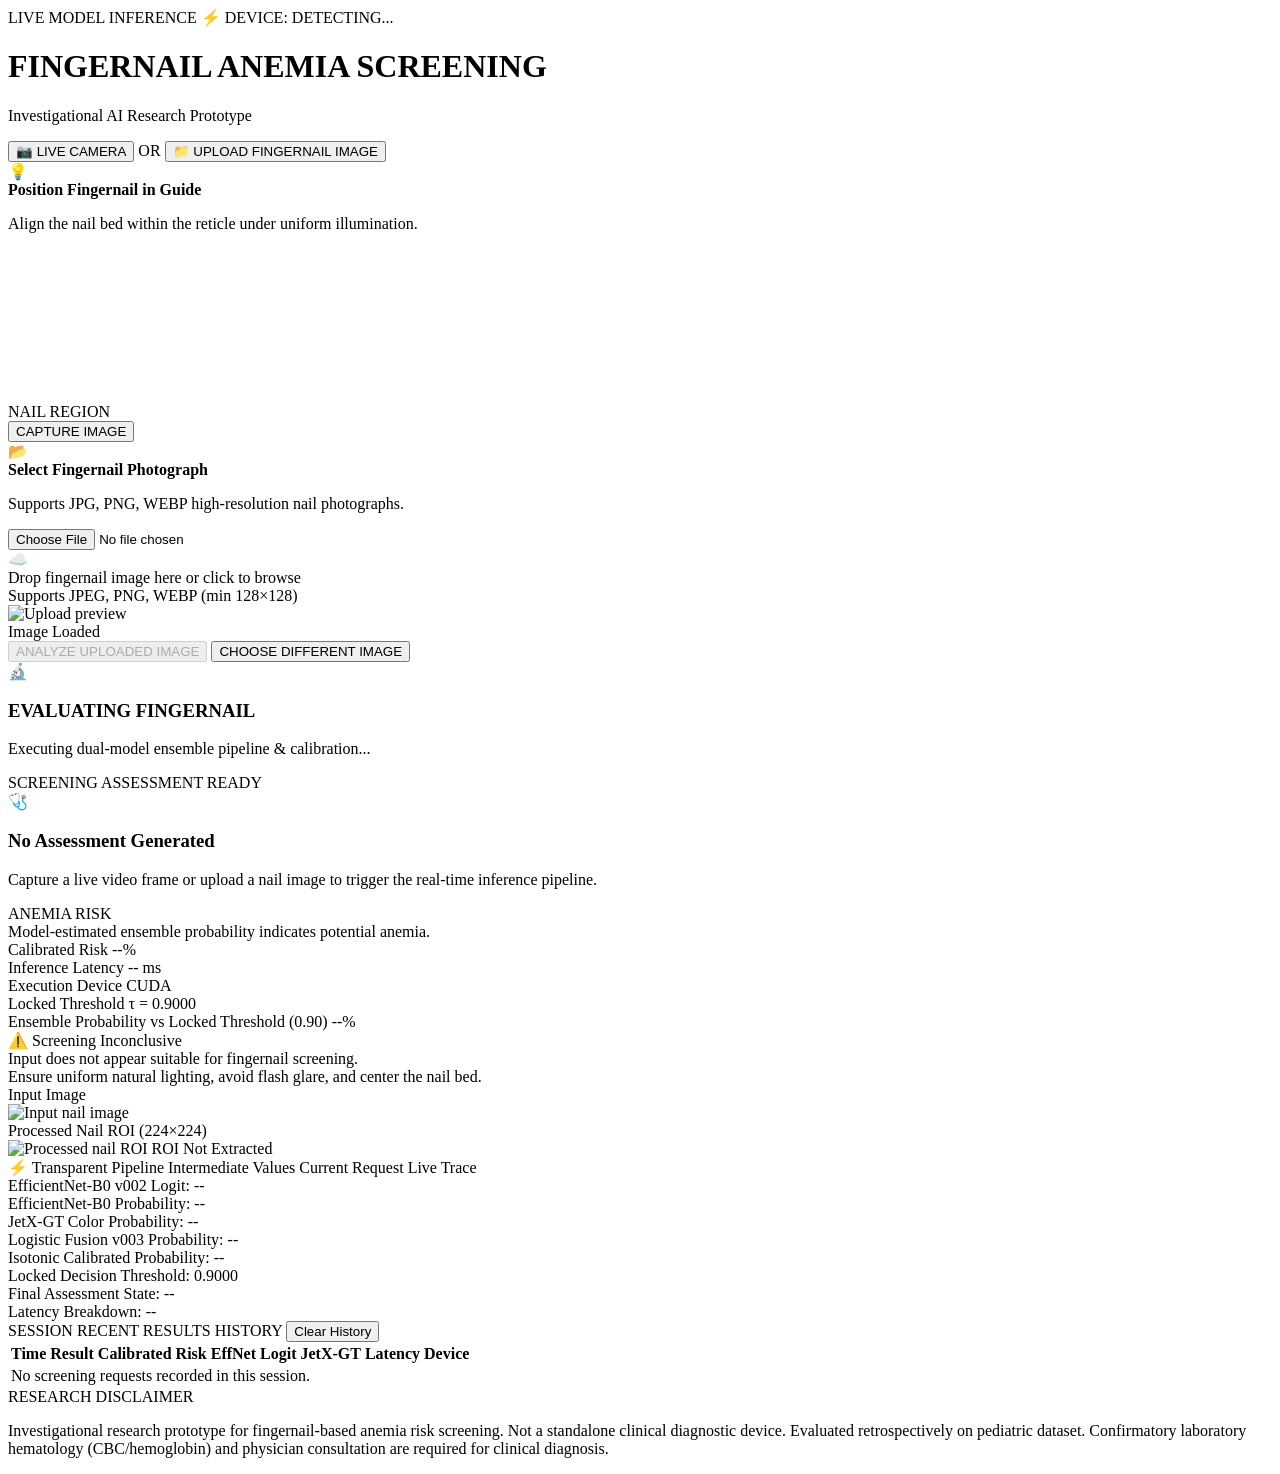
==== frontend/index.html @ 0bc38d02 "chore: establish production-ready repository structure" ====
<!DOCTYPE html>
<html lang="en">
<head>
  <meta charset="UTF-8">
  <meta name="viewport" content="width=device-width, initial-scale=1.0, maximum-scale=1.0, user-scalable=no, viewport-fit=cover">
  <meta name="theme-color" content="#0a0e17">
  <meta name="description" content="Fingernail Anemia Screening - Investigational AI Research Prototype.">
  <title>Fingernail Anemia Screening | Live Research Prototype</title>
  
  <!-- Google Fonts: Inter & Outfit -->
  <link rel="preconnect" href="https://fonts.googleapis.com">
  <link rel="preconnect" href="https://fonts.gstatic.com" crossorigin>
  <link href="https://fonts.googleapis.com/css2?family=Inter:wght@300;400;500;600;700&family=Outfit:wght@500;600;700;800&family=JetBrains+Mono:wght@400;500;600&display=swap" rel="stylesheet">
  
  <link rel="stylesheet" href="/static/style.css">
</head>
<body>
  <div class="app-layout">
    
    <!-- Top Header -->
    <header class="app-header">
      <div class="header-badges">
        <span class="badge badge-live">
          <span class="pulse-dot"></span>
          LIVE MODEL INFERENCE
        </span>
        <span class="badge badge-device" id="deviceBadge">
          ⚡ DEVICE: DETECTING...
        </span>
      </div>
      <h1 class="header-title">FINGERNAIL ANEMIA SCREENING</h1>
      <p class="header-subtitle">Investigational AI Research Prototype</p>
    </header>

    <!-- Main Container -->
    <main class="main-content">
      
      <!-- Input Mode Switcher -->
      <div class="input-tabs" role="tablist" aria-label="Input Method">
        <button id="cameraTabBtn" class="tab-btn active" role="tab" aria-selected="true" type="button">
          <span class="tab-icon">📷</span> LIVE CAMERA
        </button>
        <span class="tab-divider">OR</span>
        <button id="uploadTabBtn" class="tab-btn" role="tab" aria-selected="false" type="button">
          <span class="tab-icon">📁</span> UPLOAD FINGERNAIL IMAGE
        </button>
      </div>

      <!-- Left / Right Grid for Desktop; Stack for Mobile -->
      <div class="interactive-grid">
        
        <!-- SECTION A: IMAGE ACQUISITION -->
        <section class="card acquisition-card">
          
          <!-- Tab 1: Live Camera Viewfinder -->
          <div id="cameraViewContainer" class="view-panel active">
            <div class="instruction-box">
              <span class="instruction-icon">💡</span>
              <div>
                <strong>Position Fingernail in Guide</strong>
                <p>Align the nail bed within the reticle under uniform illumination.</p>
              </div>
            </div>

            <div class="camera-viewport">
              <video id="cameraVideo" playsinline autoplay muted aria-label="Camera Video Stream"></video>
              <canvas id="captureCanvas" class="hidden"></canvas>
              
              <!-- Reticle / Guide Box Overlay -->
              <div class="camera-reticle">
                <div class="reticle-box">
                  <div class="reticle-corner tl"></div>
                  <div class="reticle-corner tr"></div>
                  <div class="reticle-corner bl"></div>
                  <div class="reticle-corner br"></div>
                  <div class="reticle-laser"></div>
                  <div class="reticle-caption">NAIL REGION</div>
                </div>
              </div>
            </div>

            <div class="control-actions">
              <button id="captureBtn" class="btn btn-primary btn-capture" type="button">
                <span class="btn-shutter"></span> CAPTURE IMAGE
              </button>
            </div>
          </div>

          <!-- Tab 2: File Upload Zone -->
          <div id="uploadViewContainer" class="view-panel">
            <div class="instruction-box">
              <span class="instruction-icon">📂</span>
              <div>
                <strong>Select Fingernail Photograph</strong>
                <p>Supports JPG, PNG, WEBP high-resolution nail photographs.</p>
              </div>
            </div>

            <input type="file" id="imageFileInput" accept="image/jpeg,image/png,image/webp" class="hidden">
            
            <div id="uploadDropZone" class="upload-dropzone" role="button" tabindex="0">
              <div id="uploadPlaceholder" class="upload-placeholder">
                <div class="upload-cloud-icon">☁️</div>
                <div class="upload-title">Drop fingernail image here or click to browse</div>
                <div class="upload-hint">Supports JPEG, PNG, WEBP (min 128×128)</div>
              </div>
              <div id="uploadPreviewWrapper" class="upload-preview-wrapper hidden">
                <img id="uploadPreviewImg" alt="Upload preview">
                <div class="preview-overlay-tag">Image Loaded</div>
              </div>
            </div>

            <div class="control-actions">
              <button id="analyzeUploadBtn" class="btn btn-primary disabled" disabled type="button">
                ANALYZE UPLOADED IMAGE
              </button>
              <button id="reselectUploadBtn" class="btn btn-secondary hidden" type="button">
                CHOOSE DIFFERENT IMAGE
              </button>
            </div>
          </div>

          <!-- Processing / Scanning State Overlay -->
          <div id="analyzingOverlay" class="analyzing-overlay hidden">
            <div class="scanner-spinner">
              <div class="ring ring-outer"></div>
              <div class="ring ring-inner"></div>
              <div class="scanner-icon">🔬</div>
            </div>
            <h3 class="analyzing-header">EVALUATING FINGERNAIL</h3>
            <p class="analyzing-detail">Executing dual-model ensemble pipeline & calibration...</p>
            <div class="scan-progress-bar">
              <div class="scan-progress-fill"></div>
            </div>
          </div>

        </section>

        <!-- SECTION B: SCREENING RESULT & TRANSPARENT AUDIT -->
        <section class="card result-card">
          
          <div class="card-header-bar">
            <span class="card-header-title">SCREENING ASSESSMENT</span>
            <span class="status-indicator" id="statusPill">READY</span>
          </div>

          <!-- Empty State when no inference run yet -->
          <div id="emptyResultState" class="empty-state">
            <div class="empty-icon">🩺</div>
            <h3>No Assessment Generated</h3>
            <p>Capture a live video frame or upload a nail image to trigger the real-time inference pipeline.</p>
          </div>

          <!-- Active Assessment Result View -->
          <div id="activeResultState" class="active-result-state hidden">
            
            <!-- Result Banner (ANEMIA RISK / NON-ANEMIA / INCONCLUSIVE) -->
            <div id="resultBanner" class="result-banner banner-anemia">
              <div class="banner-state-label" id="bannerStateLabel">ANEMIA RISK</div>
              <div class="banner-subtext" id="bannerSubtext">Model-estimated ensemble probability indicates potential anemia.</div>
            </div>

            <!-- Primary Metrics Bar -->
            <div class="metrics-grid">
              <div class="metric-item">
                <span class="metric-key">Calibrated Risk</span>
                <span class="metric-val highlight" id="metricConfidence">--%</span>
              </div>
              <div class="metric-item">
                <span class="metric-key">Inference Latency</span>
                <span class="metric-val" id="metricLatency">-- ms</span>
              </div>
              <div class="metric-item">
                <span class="metric-key">Execution Device</span>
                <span class="metric-val" id="metricDevice">CUDA</span>
              </div>
              <div class="metric-item">
                <span class="metric-key">Locked Threshold</span>
                <span class="metric-val" id="metricThreshold">&tau; = 0.9000</span>
              </div>
            </div>

            <!-- Probability Confidence Bar -->
            <div id="probBarContainer" class="prob-bar-container">
              <div class="prob-bar-header">
                <span>Ensemble Probability vs Locked Threshold (0.90)</span>
                <span id="probBarNumber">--%</span>
              </div>
              <div class="prob-bar-track">
                <div class="threshold-marker" style="left: 90%;" title="Locked Decision Threshold &tau; = 0.90"></div>
                <div id="probBarFill" class="prob-bar-fill"></div>
              </div>
            </div>

            <!-- Inconclusive Alert Box -->
            <div id="inconclusiveNotice" class="inconclusive-notice hidden">
              <div class="notice-title">⚠️ Screening Inconclusive</div>
              <div id="inconclusiveReasonText" class="notice-body">Input does not appear suitable for fingernail screening.</div>
              <div class="notice-footer">Ensure uniform natural lighting, avoid flash glare, and center the nail bed.</div>
            </div>

            <!-- Live Image Dual Preview (Original vs Cropped ROI) -->
            <div class="image-preview-section">
              <div class="preview-box">
                <div class="preview-title">Input Image</div>
                <div class="preview-img-frame">
                  <img id="displayOriginalImg" alt="Input nail image">
                </div>
              </div>
              <div class="preview-box">
                <div class="preview-title">Processed Nail ROI (224×224)</div>
                <div class="preview-img-frame">
                  <img id="displayRoiImg" alt="Processed nail ROI">
                  <span id="noRoiPlaceholder" class="placeholder-tag hidden">ROI Not Extracted</span>
                </div>
              </div>
            </div>

            <!-- Transparent Inference Values Panel -->
            <div class="transparent-panel">
              <div class="transparent-panel-title">
                <span>⚡ Transparent Pipeline Intermediate Values</span>
                <span class="panel-subtitle">Current Request Live Trace</span>
              </div>
              <div class="intermediate-table">
                <div class="table-row">
                  <span class="row-label">EfficientNet-B0 v002 Logit:</span>
                  <span class="row-value font-mono" id="valEffnetLogit">--</span>
                </div>
                <div class="table-row">
                  <span class="row-label">EfficientNet-B0 Probability:</span>
                  <span class="row-value font-mono" id="valEffnetProb">--</span>
                </div>
                <div class="table-row">
                  <span class="row-label">JetX-GT Color Probability:</span>
                  <span class="row-value font-mono" id="valJetxProb">--</span>
                </div>
                <div class="table-row">
                  <span class="row-label">Logistic Fusion v003 Probability:</span>
                  <span class="row-value font-mono" id="valFusionProb">--</span>
                </div>
                <div class="table-row">
                  <span class="row-label">Isotonic Calibrated Probability:</span>
                  <span class="row-value font-mono highlight-val" id="valCalibratedProb">--</span>
                </div>
                <div class="table-row">
                  <span class="row-label">Locked Decision Threshold:</span>
                  <span class="row-value font-mono" id="valThreshold">0.9000</span>
                </div>
                <div class="table-row">
                  <span class="row-label">Final Assessment State:</span>
                  <span class="row-value font-mono font-bold" id="valFinalState">--</span>
                </div>
                <div class="table-row">
                  <span class="row-label">Latency Breakdown:</span>
                  <span class="row-value font-mono" id="valLatencyBreakdown">--</span>
                </div>
              </div>
            </div>

          </div>

        </section>

      </div>

      <!-- SECTION C: RECENT ASSESSMENT HISTORY -->
      <section class="card history-card">
        <div class="card-header-bar">
          <span class="card-header-title">SESSION RECENT RESULTS HISTORY</span>
          <button id="clearHistoryBtn" class="btn-text" type="button">Clear History</button>
        </div>
        <div class="history-table-wrapper">
          <table class="history-table">
            <thead>
              <tr>
                <th>Time</th>
                <th>Result</th>
                <th>Calibrated Risk</th>
                <th>EffNet Logit</th>
                <th>JetX-GT</th>
                <th>Latency</th>
                <th>Device</th>
              </tr>
            </thead>
            <tbody id="historyTableBody">
              <tr class="empty-history-row">
                <td colspan="7">No screening requests recorded in this session.</td>
              </tr>
            </tbody>
          </table>
        </div>
      </section>

      <!-- Persistent Global Medical Research Disclaimer -->
      <footer class="app-footer">
        <div class="disclaimer-badge">RESEARCH DISCLAIMER</div>
        <p class="disclaimer-text">
          Investigational research prototype for fingernail-based anemia risk screening. Not a standalone clinical diagnostic device.
          Evaluated retrospectively on pediatric dataset. Confirmatory laboratory hematology (CBC/hemoglobin) and physician consultation are required for clinical diagnosis.
        </p>
      </footer>

    </main>

  </div>

  <script src="/static/app.js"></script>
</body>
</html>
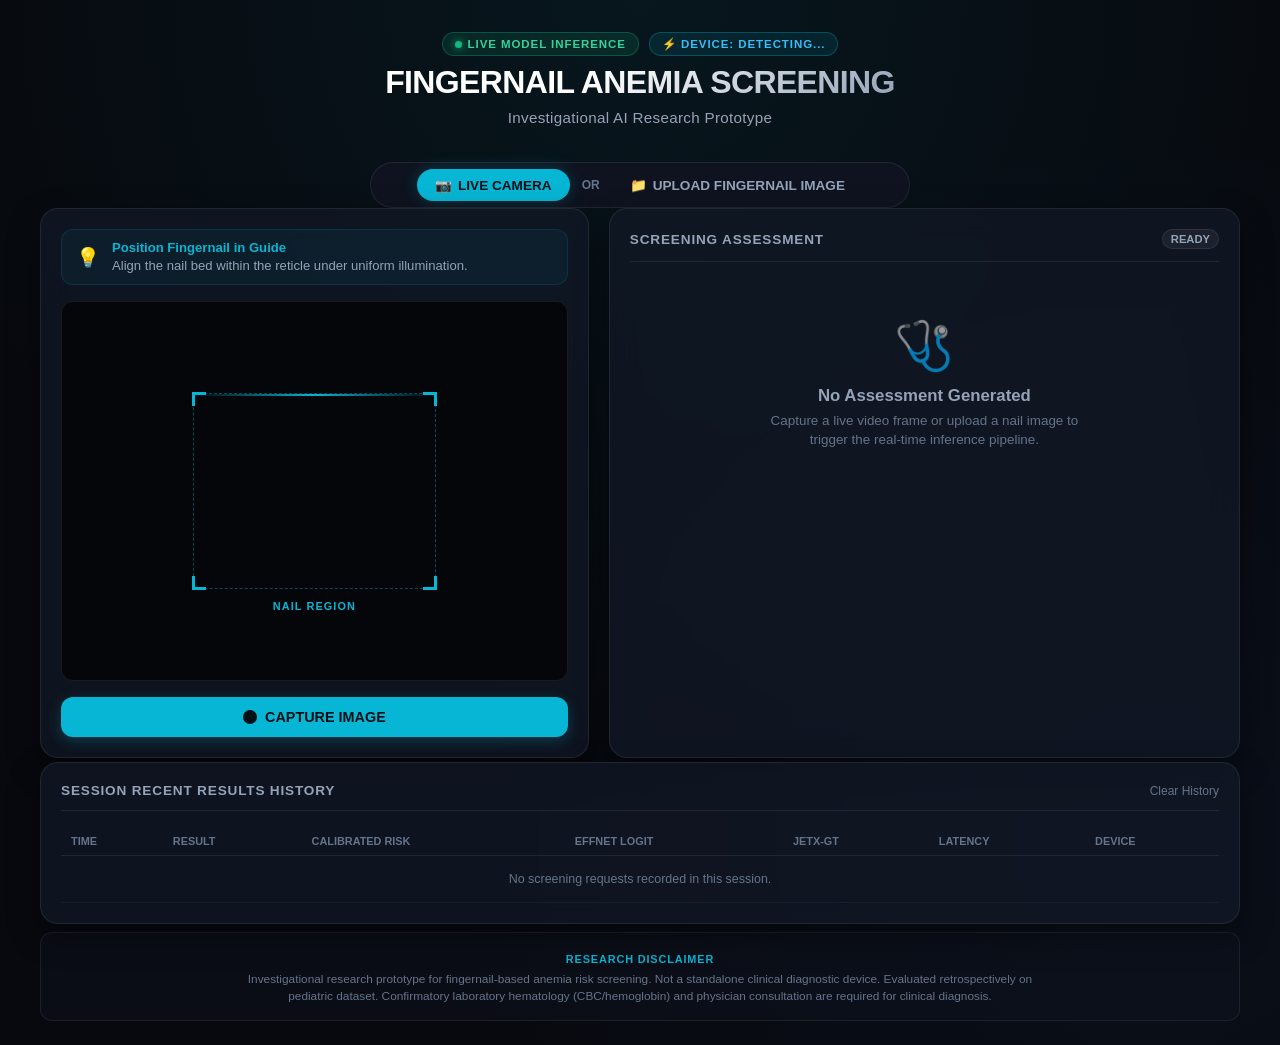
==== commit 2792ec7f: "feat(deploy): add GitHub Pages workflow and Render cloud blueprint for live link" ====
--- a/frontend/index.html
+++ b/frontend/index.html
@@ -12,7 +12,7 @@
   <link rel="preconnect" href="https://fonts.gstatic.com" crossorigin>
   <link href="https://fonts.googleapis.com/css2?family=Inter:wght@300;400;500;600;700&family=Outfit:wght@500;600;700;800&family=JetBrains+Mono:wght@400;500;600&display=swap" rel="stylesheet">
   
-  <link rel="stylesheet" href="/static/style.css">
+  <link rel="stylesheet" href="style.css">
 </head>
 <body>
   <div class="app-layout">
@@ -305,6 +305,6 @@
 
   </div>
 
-  <script src="/static/app.js"></script>
+  <script src="app.js"></script>
 </body>
 </html>
--- a/frontend/style.css
+++ b/frontend/style.css
@@ -0,0 +1,990 @@
+/* ==========================================================================
+   Fingernail Anemia Screening Prototype - Professional Medical UI Stylesheet
+   ========================================================================== */
+
+:root {
+  --bg-dark: #07090e;
+  --bg-surface: #0e131f;
+  --bg-card: rgba(18, 25, 38, 0.75);
+  --bg-card-hover: rgba(24, 34, 52, 0.85);
+  --border-subtle: rgba(255, 255, 255, 0.08);
+  --border-active: rgba(6, 182, 212, 0.4);
+  
+  --text-main: #f8fafc;
+  --text-muted: #94a3b8;
+  --text-dim: #64748b;
+  
+  --accent-cyan: #06b6d4;
+  --accent-cyan-glow: rgba(6, 182, 212, 0.25);
+  --accent-blue: #3b82f6;
+  
+  /* Clinical Diagnostic Status Colors */
+  --color-anemia: #ef4444;
+  --color-anemia-bg: rgba(239, 68, 68, 0.15);
+  --color-anemia-border: rgba(239, 68, 68, 0.4);
+  
+  --color-non-anemia: #10b981;
+  --color-non-anemia-bg: rgba(16, 185, 129, 0.15);
+  --color-non-anemia-border: rgba(16, 185, 129, 0.4);
+  
+  --color-inconclusive: #f59e0b;
+  --color-inconclusive-bg: rgba(245, 158, 11, 0.15);
+  --color-inconclusive-border: rgba(245, 158, 11, 0.4);
+
+  --radius-sm: 6px;
+  --radius-md: 12px;
+  --radius-lg: 18px;
+  --radius-pill: 9999px;
+
+  --font-sans: 'Inter', -apple-system, BlinkMacSystemFont, 'Segoe UI', Roboto, sans-serif;
+  --font-heading: 'Outfit', var(--font-sans);
+  --font-mono: 'JetBrains Mono', monospace;
+}
+
+* {
+  box-sizing: border-box;
+  margin: 0;
+  padding: 0;
+  -webkit-font-smoothing: antialiased;
+}
+
+body {
+  background-color: var(--bg-dark);
+  background-image: 
+    radial-gradient(circle at 50% 0%, rgba(6, 182, 212, 0.08) 0%, transparent 60%),
+    radial-gradient(circle at 90% 80%, rgba(59, 130, 246, 0.05) 0%, transparent 50%);
+  color: var(--text-main);
+  font-family: var(--font-sans);
+  min-height: 100vh;
+  display: flex;
+  justify-content: center;
+  padding: 24px 16px;
+}
+
+.app-layout {
+  width: 100%;
+  max-width: 1200px;
+  display: flex;
+  flex-direction: column;
+  gap: 20px;
+}
+
+/* Header */
+.app-header {
+  text-align: center;
+  padding: 8px 0 16px;
+  display: flex;
+  flex-direction: column;
+  align-items: center;
+  gap: 8px;
+}
+
+.header-badges {
+  display: flex;
+  gap: 10px;
+  flex-wrap: wrap;
+  justify-content: center;
+}
+
+.badge {
+  display: inline-flex;
+  align-items: center;
+  gap: 6px;
+  padding: 4px 12px;
+  border-radius: var(--radius-pill);
+  font-size: 0.72rem;
+  font-weight: 700;
+  letter-spacing: 0.08em;
+  text-transform: uppercase;
+}
+
+.badge-live {
+  background: rgba(16, 185, 129, 0.12);
+  border: 1px solid rgba(16, 185, 129, 0.3);
+  color: #34d399;
+}
+
+.badge-device {
+  background: rgba(6, 182, 212, 0.1);
+  border: 1px solid rgba(6, 182, 212, 0.3);
+  color: #38bdf8;
+}
+
+.pulse-dot {
+  width: 7px;
+  height: 7px;
+  border-radius: 50%;
+  background-color: #10b981;
+  box-shadow: 0 0 8px #10b981;
+  animation: pulse 2s infinite ease-in-out;
+}
+
+@keyframes pulse {
+  0%, 100% { opacity: 1; transform: scale(1); }
+  50% { opacity: 0.4; transform: scale(0.85); }
+}
+
+.header-title {
+  font-family: var(--font-heading);
+  font-size: 2rem;
+  font-weight: 800;
+  letter-spacing: -0.02em;
+  background: linear-gradient(135deg, #ffffff 40%, #94a3b8 100%);
+  -webkit-background-clip: text;
+  -webkit-text-fill-color: transparent;
+}
+
+.header-subtitle {
+  color: var(--text-muted);
+  font-size: 0.95rem;
+  font-weight: 500;
+  letter-spacing: 0.02em;
+}
+
+/* Tabs */
+.input-tabs {
+  display: flex;
+  align-items: center;
+  justify-content: center;
+  gap: 12px;
+  background: var(--bg-surface);
+  padding: 6px 12px;
+  border-radius: var(--radius-pill);
+  border: 1px solid var(--border-subtle);
+  max-width: 540px;
+  margin: 0 auto;
+}
+
+.tab-btn {
+  background: transparent;
+  border: none;
+  color: var(--text-muted);
+  font-family: var(--font-sans);
+  font-size: 0.85rem;
+  font-weight: 600;
+  padding: 8px 18px;
+  border-radius: var(--radius-pill);
+  cursor: pointer;
+  display: flex;
+  align-items: center;
+  gap: 6px;
+  transition: all 0.2s ease;
+}
+
+.tab-btn:hover {
+  color: var(--text-main);
+  background: rgba(255, 255, 255, 0.05);
+}
+
+.tab-btn.active {
+  background: var(--accent-cyan);
+  color: #041018;
+  font-weight: 700;
+  box-shadow: 0 0 16px var(--accent-cyan-glow);
+}
+
+.tab-divider {
+  font-size: 0.75rem;
+  color: var(--text-dim);
+  font-weight: 700;
+}
+
+/* Interactive Grid */
+.interactive-grid {
+  display: grid;
+  grid-template-columns: 1fr 1.15fr;
+  gap: 20px;
+}
+
+@media (max-width: 900px) {
+  .interactive-grid {
+    grid-template-columns: 1fr;
+  }
+}
+
+/* Card Common */
+.card {
+  background: var(--bg-card);
+  backdrop-filter: blur(16px);
+  -webkit-backdrop-filter: blur(16px);
+  border: 1px solid var(--border-subtle);
+  border-radius: var(--radius-lg);
+  padding: 20px;
+  position: relative;
+  overflow: hidden;
+  box-shadow: 0 12px 32px rgba(0, 0, 0, 0.4);
+}
+
+.card-header-bar {
+  display: flex;
+  justify-content: space-between;
+  align-items: center;
+  margin-bottom: 16px;
+  padding-bottom: 12px;
+  border-bottom: 1px solid var(--border-subtle);
+}
+
+.card-header-title {
+  font-family: var(--font-heading);
+  font-size: 0.85rem;
+  font-weight: 700;
+  letter-spacing: 0.06em;
+  color: var(--text-muted);
+  text-transform: uppercase;
+}
+
+.status-indicator {
+  padding: 3px 8px;
+  border-radius: var(--radius-pill);
+  font-size: 0.7rem;
+  font-weight: 700;
+  background: rgba(255, 255, 255, 0.06);
+  border: 1px solid var(--border-subtle);
+  color: var(--text-muted);
+}
+
+/* Instruction Box */
+.instruction-box {
+  display: flex;
+  gap: 12px;
+  align-items: center;
+  background: rgba(6, 182, 212, 0.06);
+  border: 1px solid rgba(6, 182, 212, 0.15);
+  padding: 10px 14px;
+  border-radius: var(--radius-md);
+  margin-bottom: 16px;
+  font-size: 0.82rem;
+}
+
+.instruction-box strong {
+  display: block;
+  color: var(--accent-cyan);
+  margin-bottom: 2px;
+}
+
+.instruction-box p {
+  color: var(--text-muted);
+  line-height: 1.3;
+}
+
+.instruction-icon {
+  font-size: 1.2rem;
+}
+
+/* Camera Viewport */
+.camera-viewport {
+  position: relative;
+  width: 100%;
+  aspect-ratio: 4 / 3;
+  background: #04060a;
+  border-radius: var(--radius-md);
+  overflow: hidden;
+  border: 1px solid var(--border-subtle);
+}
+
+#cameraVideo {
+  width: 100%;
+  height: 100%;
+  object-fit: cover;
+  display: block;
+}
+
+/* Reticle / Overlay */
+.camera-reticle {
+  position: absolute;
+  top: 0;
+  left: 0;
+  width: 100%;
+  height: 100%;
+  display: flex;
+  justify-content: center;
+  align-items: center;
+  pointer-events: none;
+}
+
+.reticle-box {
+  width: 48%;
+  height: 52%;
+  position: relative;
+  border: 1px dashed rgba(6, 182, 212, 0.4);
+  border-radius: var(--radius-sm);
+}
+
+.reticle-corner {
+  position: absolute;
+  width: 14px;
+  height: 14px;
+  border-color: var(--accent-cyan);
+  border-style: solid;
+}
+
+.reticle-corner.tl { top: -2px; left: -2px; border-width: 3px 0 0 3px; }
+.reticle-corner.tr { top: -2px; right: -2px; border-width: 3px 3px 0 0; }
+.reticle-corner.bl { bottom: -2px; left: -2px; border-width: 0 0 3px 3px; }
+.reticle-corner.br { bottom: -2px; right: -2px; border-width: 0 3px 3px 0; }
+
+.reticle-laser {
+  position: absolute;
+  width: 100%;
+  height: 2px;
+  background: linear-gradient(90deg, transparent, var(--accent-cyan), transparent);
+  top: 0;
+  animation: scanLaser 3s infinite linear;
+}
+
+@keyframes scanLaser {
+  0% { top: 0%; opacity: 0; }
+  15% { opacity: 0.8; }
+  85% { opacity: 0.8; }
+  100% { top: 100%; opacity: 0; }
+}
+
+.reticle-caption {
+  position: absolute;
+  bottom: -24px;
+  width: 100%;
+  text-align: center;
+  font-size: 0.68rem;
+  font-weight: 700;
+  letter-spacing: 0.1em;
+  color: var(--accent-cyan);
+}
+
+/* Upload Dropzone */
+.upload-dropzone {
+  width: 100%;
+  aspect-ratio: 4 / 3;
+  background: rgba(14, 19, 31, 0.7);
+  border: 2px dashed rgba(255, 255, 255, 0.15);
+  border-radius: var(--radius-md);
+  display: flex;
+  justify-content: center;
+  align-items: center;
+  cursor: pointer;
+  transition: all 0.2s ease;
+  overflow: hidden;
+  position: relative;
+}
+
+.upload-dropzone:hover, .upload-dropzone.dragover {
+  border-color: var(--accent-cyan);
+  background: rgba(6, 182, 212, 0.05);
+}
+
+.upload-placeholder {
+  text-align: center;
+  padding: 20px;
+}
+
+.upload-cloud-icon {
+  font-size: 2.5rem;
+  margin-bottom: 8px;
+}
+
+.upload-title {
+  font-weight: 600;
+  font-size: 0.95rem;
+  color: var(--text-main);
+  margin-bottom: 4px;
+}
+
+.upload-hint {
+  font-size: 0.78rem;
+  color: var(--text-dim);
+}
+
+.upload-preview-wrapper {
+  width: 100%;
+  height: 100%;
+  position: relative;
+}
+
+#uploadPreviewImg {
+  width: 100%;
+  height: 100%;
+  object-fit: contain;
+  background: #04060a;
+}
+
+.preview-overlay-tag {
+  position: absolute;
+  bottom: 8px;
+  right: 8px;
+  background: rgba(0, 0, 0, 0.75);
+  color: #38bdf8;
+  font-size: 0.7rem;
+  padding: 3px 8px;
+  border-radius: var(--radius-sm);
+  border: 1px solid var(--border-subtle);
+}
+
+/* Controls */
+.control-actions {
+  margin-top: 16px;
+  display: flex;
+  gap: 10px;
+}
+
+.btn {
+  flex: 1;
+  padding: 12px 18px;
+  border-radius: var(--radius-md);
+  font-family: var(--font-sans);
+  font-size: 0.9rem;
+  font-weight: 700;
+  border: none;
+  cursor: pointer;
+  display: flex;
+  align-items: center;
+  justify-content: center;
+  gap: 8px;
+  transition: all 0.2s ease;
+}
+
+.btn-primary {
+  background: var(--accent-cyan);
+  color: #041018;
+  box-shadow: 0 4px 14px var(--accent-cyan-glow);
+}
+
+.btn-primary:hover:not(:disabled) {
+  background: #22d3ee;
+  transform: translateY(-1px);
+}
+
+.btn-primary:disabled, .btn-primary.disabled {
+  opacity: 0.45;
+  cursor: not-allowed;
+  box-shadow: none;
+}
+
+.btn-secondary {
+  background: rgba(255, 255, 255, 0.08);
+  color: var(--text-main);
+  border: 1px solid var(--border-subtle);
+}
+
+.btn-secondary:hover {
+  background: rgba(255, 255, 255, 0.12);
+}
+
+.btn-text {
+  background: transparent;
+  border: none;
+  color: var(--text-dim);
+  font-size: 0.75rem;
+  cursor: pointer;
+}
+.btn-text:hover {
+  color: var(--text-muted);
+}
+
+.btn-shutter {
+  width: 14px;
+  height: 14px;
+  border-radius: 50%;
+  background: #041018;
+  display: inline-block;
+}
+
+/* View Panels */
+.view-panel {
+  display: none;
+}
+
+.view-panel.active {
+  display: block;
+}
+
+/* Analyzing Overlay */
+.analyzing-overlay {
+  position: absolute;
+  top: 0;
+  left: 0;
+  width: 100%;
+  height: 100%;
+  background: rgba(10, 14, 23, 0.94);
+  backdrop-filter: blur(8px);
+  display: flex;
+  flex-direction: column;
+  align-items: center;
+  justify-content: center;
+  padding: 24px;
+  z-index: 20;
+}
+
+.scanner-spinner {
+  position: relative;
+  width: 64px;
+  height: 64px;
+  margin-bottom: 16px;
+  display: flex;
+  align-items: center;
+  justify-content: center;
+}
+
+.ring {
+  position: absolute;
+  border-radius: 50%;
+  border: 2px solid transparent;
+}
+
+.ring-outer {
+  width: 64px;
+  height: 64px;
+  border-top-color: var(--accent-cyan);
+  border-bottom-color: var(--accent-cyan);
+  animation: spin 1.2s linear infinite;
+}
+
+.ring-inner {
+  width: 44px;
+  height: 44px;
+  border-left-color: #38bdf8;
+  border-right-color: #38bdf8;
+  animation: spinReverse 0.8s linear infinite;
+}
+
+.scanner-icon {
+  font-size: 1.3rem;
+}
+
+@keyframes spin {
+  to { transform: rotate(360deg); }
+}
+
+@keyframes spinReverse {
+  to { transform: rotate(-360deg); }
+}
+
+.analyzing-header {
+  font-family: var(--font-heading);
+  font-size: 1.1rem;
+  font-weight: 700;
+  letter-spacing: 0.05em;
+  margin-bottom: 6px;
+}
+
+.analyzing-detail {
+  color: var(--text-muted);
+  font-size: 0.82rem;
+  margin-bottom: 16px;
+  text-align: center;
+}
+
+.scan-progress-bar {
+  width: 200px;
+  height: 4px;
+  background: rgba(255, 255, 255, 0.1);
+  border-radius: var(--radius-pill);
+  overflow: hidden;
+}
+
+.scan-progress-fill {
+  width: 100%;
+  height: 100%;
+  background: var(--accent-cyan);
+  animation: progressPulse 1.5s infinite ease-in-out;
+}
+
+@keyframes progressPulse {
+  0% { transform: translateX(-100%); }
+  100% { transform: translateX(100%); }
+}
+
+/* Empty State */
+.empty-state {
+  text-align: center;
+  padding: 40px 20px;
+  color: var(--text-dim);
+}
+
+.empty-icon {
+  font-size: 3rem;
+  margin-bottom: 12px;
+  opacity: 0.7;
+}
+
+.empty-state h3 {
+  color: var(--text-muted);
+  font-size: 1.05rem;
+  margin-bottom: 6px;
+}
+
+.empty-state p {
+  font-size: 0.84rem;
+  max-width: 320px;
+  margin: 0 auto;
+  line-height: 1.4;
+}
+
+/* Active Result Section */
+.active-result-state {
+  display: flex;
+  flex-direction: column;
+  gap: 16px;
+}
+
+/* Result Banners */
+.result-banner {
+  padding: 16px 20px;
+  border-radius: var(--radius-md);
+  text-align: center;
+  border: 1px solid;
+}
+
+.banner-state-label {
+  font-family: var(--font-heading);
+  font-size: 1.75rem;
+  font-weight: 900;
+  letter-spacing: 0.02em;
+  margin-bottom: 4px;
+}
+
+.banner-subtext {
+  font-size: 0.85rem;
+  opacity: 0.9;
+  line-height: 1.3;
+}
+
+.banner-anemia {
+  background: var(--color-anemia-bg);
+  border-color: var(--color-anemia-border);
+  color: #fca5a5;
+}
+.banner-anemia .banner-state-label {
+  color: var(--color-anemia);
+}
+
+.banner-non-anemia {
+  background: var(--color-non-anemia-bg);
+  border-color: var(--color-non-anemia-border);
+  color: #86efac;
+}
+.banner-non-anemia .banner-state-label {
+  color: var(--color-non-anemia);
+}
+
+.banner-inconclusive {
+  background: var(--color-inconclusive-bg);
+  border-color: var(--color-inconclusive-border);
+  color: #fde68a;
+}
+.banner-inconclusive .banner-state-label {
+  color: var(--color-inconclusive);
+}
+
+/* Metrics Grid */
+.metrics-grid {
+  display: grid;
+  grid-template-columns: repeat(4, 1fr);
+  gap: 10px;
+}
+
+@media (max-width: 600px) {
+  .metrics-grid {
+    grid-template-columns: repeat(2, 1fr);
+  }
+}
+
+.metric-item {
+  background: rgba(14, 19, 31, 0.6);
+  border: 1px solid var(--border-subtle);
+  border-radius: var(--radius-sm);
+  padding: 10px;
+  display: flex;
+  flex-direction: column;
+  gap: 4px;
+}
+
+.metric-key {
+  font-size: 0.7rem;
+  color: var(--text-dim);
+  font-weight: 600;
+  text-transform: uppercase;
+  letter-spacing: 0.05em;
+}
+
+.metric-val {
+  font-family: var(--font-heading);
+  font-size: 1.05rem;
+  font-weight: 700;
+  color: var(--text-main);
+}
+
+.metric-val.highlight {
+  color: var(--accent-cyan);
+}
+
+/* Probability Bar */
+.prob-bar-container {
+  background: rgba(14, 19, 31, 0.6);
+  border: 1px solid var(--border-subtle);
+  border-radius: var(--radius-md);
+  padding: 12px;
+}
+
+.prob-bar-header {
+  display: flex;
+  justify-content: space-between;
+  font-size: 0.78rem;
+  color: var(--text-muted);
+  margin-bottom: 8px;
+  font-weight: 600;
+}
+
+.prob-bar-track {
+  width: 100%;
+  height: 10px;
+  background: rgba(255, 255, 255, 0.08);
+  border-radius: var(--radius-pill);
+  position: relative;
+  overflow: visible;
+}
+
+.prob-bar-fill {
+  height: 100%;
+  border-radius: var(--radius-pill);
+  background: linear-gradient(90deg, #10b981 0%, #f59e0b 60%, #ef4444 95%);
+  transition: width 0.5s ease-out;
+}
+
+.threshold-marker {
+  position: absolute;
+  top: -4px;
+  width: 2px;
+  height: 18px;
+  background: #ffffff;
+  box-shadow: 0 0 6px #ffffff;
+  z-index: 2;
+}
+
+/* Inconclusive Alert Box */
+.inconclusive-notice {
+  background: var(--color-inconclusive-bg);
+  border: 1px solid var(--color-inconclusive-border);
+  border-radius: var(--radius-md);
+  padding: 14px;
+}
+
+.notice-title {
+  color: var(--color-inconclusive);
+  font-weight: 700;
+  font-size: 0.9rem;
+  margin-bottom: 4px;
+}
+
+.notice-body {
+  font-size: 0.85rem;
+  color: #fde68a;
+  margin-bottom: 6px;
+}
+
+.notice-footer {
+  font-size: 0.75rem;
+  color: var(--text-dim);
+}
+
+/* Image Previews */
+.image-preview-section {
+  display: grid;
+  grid-template-columns: 1fr 1fr;
+  gap: 12px;
+}
+
+.preview-box {
+  background: rgba(14, 19, 31, 0.6);
+  border: 1px solid var(--border-subtle);
+  border-radius: var(--radius-md);
+  padding: 10px;
+  display: flex;
+  flex-direction: column;
+  gap: 6px;
+}
+
+.preview-title {
+  font-size: 0.72rem;
+  color: var(--text-muted);
+  font-weight: 600;
+  text-transform: uppercase;
+}
+
+.preview-img-frame {
+  width: 100%;
+  aspect-ratio: 1 / 1;
+  background: #04060a;
+  border-radius: var(--radius-sm);
+  overflow: hidden;
+  display: flex;
+  align-items: center;
+  justify-content: center;
+  position: relative;
+}
+
+.preview-img-frame img {
+  width: 100%;
+  height: 100%;
+  object-fit: cover;
+}
+
+.placeholder-tag {
+  font-size: 0.72rem;
+  color: var(--text-dim);
+}
+
+/* Transparent Panel */
+.transparent-panel {
+  background: rgba(14, 19, 31, 0.85);
+  border: 1px solid rgba(6, 182, 212, 0.2);
+  border-radius: var(--radius-md);
+  padding: 14px;
+}
+
+.transparent-panel-title {
+  display: flex;
+  justify-content: space-between;
+  align-items: center;
+  font-size: 0.82rem;
+  font-weight: 700;
+  color: var(--accent-cyan);
+  margin-bottom: 10px;
+  padding-bottom: 6px;
+  border-bottom: 1px solid rgba(6, 182, 212, 0.15);
+}
+
+.panel-subtitle {
+  font-size: 0.7rem;
+  color: var(--text-dim);
+  font-weight: 500;
+}
+
+.intermediate-table {
+  display: flex;
+  flex-direction: column;
+  gap: 6px;
+}
+
+.table-row {
+  display: flex;
+  justify-content: space-between;
+  align-items: center;
+  font-size: 0.78rem;
+  padding: 2px 0;
+}
+
+.row-label {
+  color: var(--text-muted);
+}
+
+.row-value {
+  color: var(--text-main);
+}
+
+.font-mono {
+  font-family: var(--font-mono);
+}
+
+.font-bold {
+  font-weight: 700;
+}
+
+.highlight-val {
+  color: var(--accent-cyan);
+  font-weight: 700;
+}
+
+/* History Section */
+.history-card {
+  margin-top: 4px;
+}
+
+.history-table-wrapper {
+  overflow-x: auto;
+}
+
+.history-table {
+  width: 100%;
+  border-collapse: collapse;
+  font-size: 0.78rem;
+  text-align: left;
+}
+
+.history-table th {
+  padding: 8px 10px;
+  color: var(--text-dim);
+  font-weight: 600;
+  text-transform: uppercase;
+  font-size: 0.68rem;
+  border-bottom: 1px solid var(--border-subtle);
+}
+
+.history-table td {
+  padding: 8px 10px;
+  border-bottom: 1px solid rgba(255, 255, 255, 0.04);
+  font-family: var(--font-mono);
+}
+
+.history-tag {
+  display: inline-block;
+  padding: 2px 6px;
+  border-radius: var(--radius-sm);
+  font-weight: 700;
+  font-size: 0.68rem;
+}
+
+.history-tag.anemia {
+  background: var(--color-anemia-bg);
+  color: var(--color-anemia);
+  border: 1px solid var(--color-anemia-border);
+}
+
+.history-tag.non-anemia {
+  background: var(--color-non-anemia-bg);
+  color: var(--color-non-anemia);
+  border: 1px solid var(--color-non-anemia-border);
+}
+
+.history-tag.inconclusive {
+  background: var(--color-inconclusive-bg);
+  color: var(--color-inconclusive);
+  border: 1px solid var(--color-inconclusive-border);
+}
+
+.empty-history-row td {
+  text-align: center;
+  color: var(--text-dim);
+  padding: 16px;
+  font-family: var(--font-sans);
+}
+
+/* Footer Disclaimer */
+.app-footer {
+  text-align: center;
+  padding: 16px;
+  background: rgba(14, 19, 31, 0.5);
+  border: 1px solid var(--border-subtle);
+  border-radius: var(--radius-md);
+  margin-top: 8px;
+}
+
+.disclaimer-badge {
+  display: inline-block;
+  font-size: 0.68rem;
+  font-weight: 800;
+  letter-spacing: 0.08em;
+  color: var(--accent-cyan);
+  margin-bottom: 6px;
+}
+
+.disclaimer-text {
+  font-size: 0.74rem;
+  color: var(--text-dim);
+  line-height: 1.4;
+  max-width: 820px;
+  margin: 0 auto;
+}
+
+/* Utility */
+.hidden {
+  display: none !important;
+}
